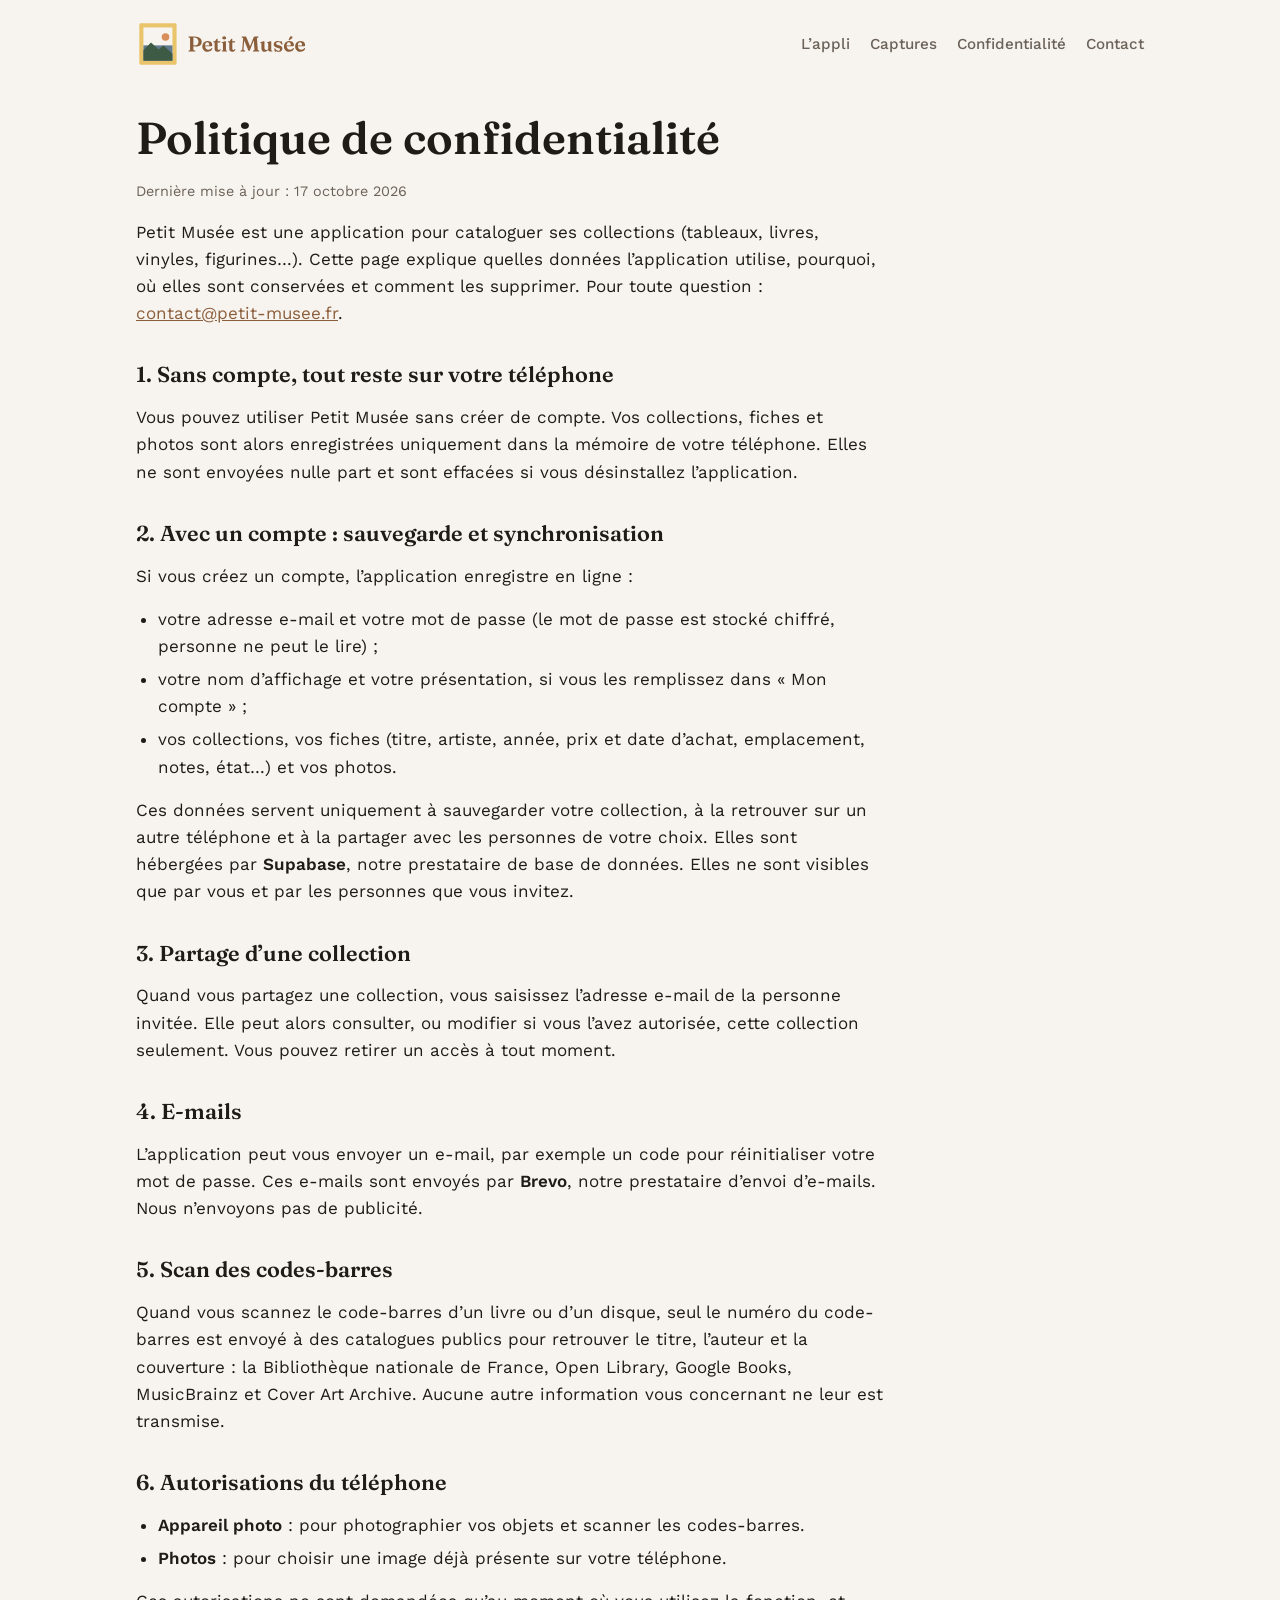
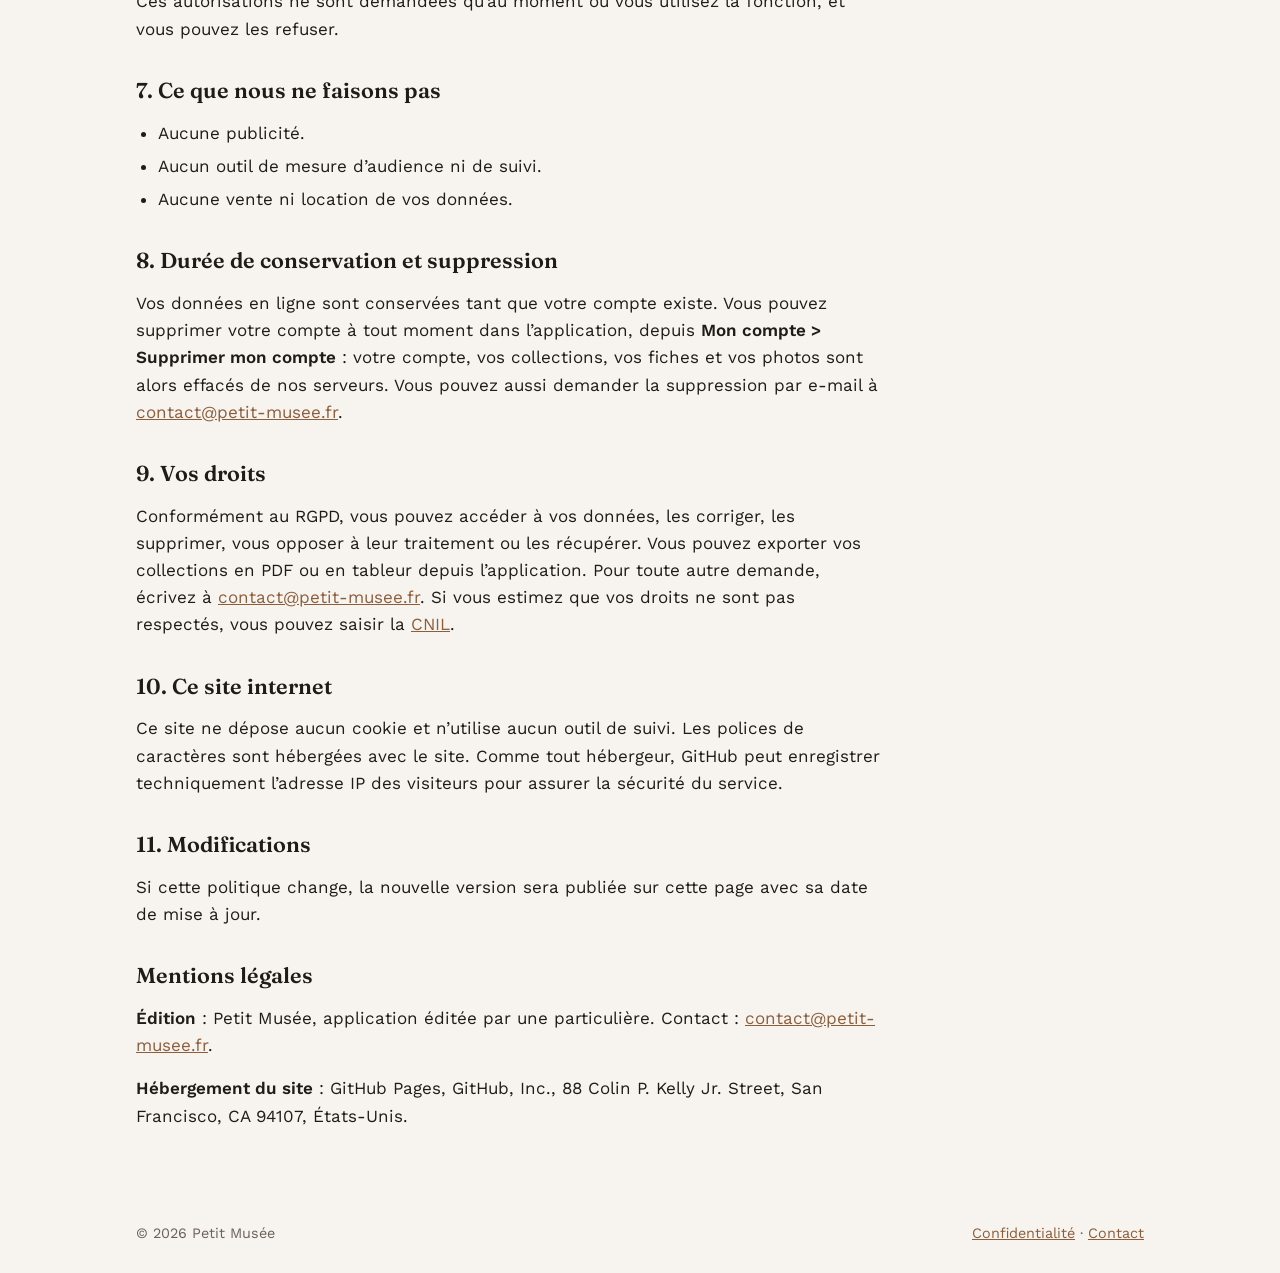
==== confidentialite.html @ dd71d361 "Site internet Petit Musée Co-Authored-By: Claude Opus 5.5 (1M context) <noreply@anthropic.com> Claud" ====
<!doctype html>
<html lang="fr">
<head>
<meta charset="utf-8">
<meta name="viewport" content="width=device-width, initial-scale=1, viewport-fit=cover">
<title>Confidentialité · Petit Musée</title>
<meta name="description" content="Politique de confidentialité et mentions légales de l’application Petit Musée.">
<link rel="icon" href="favicon.ico" sizes="48x48">
<link rel="icon" type="image/png" sizes="192x192" href="images/favicon-192.png">
<link rel="apple-touch-icon" href="images/apple-touch-icon-180.png">
<meta name="theme-color" content="#8B5E3C">
<meta property="og:type" content="website">
<meta property="og:locale" content="fr_FR">
<meta property="og:url" content="https://petit-musee.fr/confidentialite.html">
<meta property="og:title" content="Petit Musée">
<meta property="og:description" content="Votre collection mérite son petit musée. Tableaux, livres, vinyles, figurines… photographiez, rangez et retrouvez chaque pièce.">
<meta property="og:image" content="https://petit-musee.fr/images/partage-site-1200x630.png">
<meta name="twitter:card" content="summary_large_image">
<link rel="stylesheet" href="style.css">
</head>
<body>

<header>
  <div class="wrap">
    <a class="brand" href="./">
      <svg xmlns="http://www.w3.org/2000/svg" class="logo" role="img" aria-label="Petit Musée" viewBox="0 0 837 232">

<rect x="16.00" y="16.00" width="180.10" height="200.00" rx="6.53" fill="#E9C46A"/>
<rect x="35.90" y="35.90" width="140.29" height="160.52" fill="#F7F3EE"/>
<rect x="35.90" y="122.69" width="140.29" height="73.74" fill="#5E7A8C"/>
<polygon points="35.90,146.18 72.44,109.31 109.31,142.92 132.80,122.69 176.20,162.82 176.20,196.42 35.90,196.42" fill="#3D5A45"/>
<circle cx="142.59" cy="82.56" r="18.27" fill="#D98E5B"/>
<path d="M317.67 106.12Q317.67 112.88 314.21 117.82Q310.75 122.76 304.43 125.46Q298.12 128.16 289.54 128.16Q283.82 128.16 279.08 126.97Q274.35 125.77 270.82 123.59L271.54 118.96Q273.42 120.26 275.60 121.12Q277.78 121.98 280.23 122.42Q282.67 122.86 285.32 122.86Q290.11 122.86 293.85 120.88Q297.60 118.91 299.73 115.06Q301.86 111.21 301.86 105.70Q301.86 99.30 299.34 94.62Q296.82 89.94 292.24 87.34Q287.66 84.74 281.48 84.74H277.37V143.71Q277.37 144.86 277.99 145.66Q278.62 146.47 279.97 146.68L284.49 147.30Q285.79 147.56 286.36 148.18Q286.94 148.81 286.94 150.00Q286.94 151.1 286.18 151.75Q285.43 152.4 283.82 152.4H256.67Q255.06 152.4 254.28 151.75Q253.50 151.1 253.50 150.00Q253.50 148.03 255.68 147.35L258.70 146.68Q259.95 146.31 260.60 145.58Q261.25 144.86 261.25 143.71V88.28Q261.25 87.14 260.60 86.41Q259.95 85.68 258.70 85.32L255.68 84.64Q253.50 83.96 253.50 81.99Q253.50 80.84 254.28 80.22Q255.06 79.60 256.67 79.60H281.89Q293.23 79.60 301.24 83.00Q309.24 86.41 313.46 92.41Q317.67 98.42 317.67 106.12ZM368.68 121.66Q368.68 124.42 367.12 125.90Q365.56 127.38 362.54 127.38H330.10V123.43H351.36Q354.02 123.43 354.02 121.04Q354.02 114.18 351.52 110.61Q349.02 107.05 344.81 107.05Q341.59 107.05 339.09 109.03Q336.60 111.00 335.19 114.67Q333.79 118.34 333.79 123.54Q333.79 133.57 338.49 138.62Q343.20 143.66 351.05 143.66Q355.63 143.66 359.09 141.84Q362.54 140.02 364.47 136.64Q365.40 135.60 365.95 135.24Q366.50 134.87 367.07 134.87Q367.90 134.87 368.26 135.63Q368.63 136.38 368.63 137.42Q368.42 141.79 365.51 145.51Q362.60 149.22 357.66 151.46Q352.72 153.70 346.32 153.70Q338.78 153.70 332.96 150.60Q327.13 147.51 323.83 141.92Q320.53 136.33 320.53 128.84Q320.53 120.99 323.67 114.90Q326.82 108.82 332.70 105.39Q338.57 101.96 346.74 101.96Q353.70 101.96 358.62 104.48Q363.53 107.00 366.11 111.45Q368.68 115.89 368.68 121.66ZM377.62 108.25 375.23 107.52Q373.98 107.10 373.46 106.56Q372.94 106.01 372.94 105.28Q372.94 104.24 373.65 103.70Q374.35 103.15 375.54 103.15H378.72Q379.96 103.15 380.80 102.68Q381.63 102.22 382.51 101.02L388.18 93.06Q389.27 91.71 390.26 91.09Q391.25 90.46 392.24 90.46Q393.33 90.46 393.95 91.14Q394.58 91.82 394.58 93.12V137.58Q394.58 141.22 396.01 143.14Q397.44 145.06 399.98 145.06Q401.91 145.06 402.97 144.31Q404.04 143.56 404.66 142.57Q405.29 141.58 405.89 140.82Q406.48 140.07 407.42 140.02Q408.20 140.02 408.64 140.54Q409.08 141.06 409.08 142.26Q409.03 145.22 407.13 147.77Q405.24 150.32 401.86 151.90Q398.48 153.49 394.16 153.49Q387.50 153.49 383.73 150.13Q379.96 146.78 379.96 140.02V111.32Q379.96 109.96 379.42 109.31Q378.87 108.66 377.62 108.25ZM388.80 108.30V103.15H406.02Q407.21 103.15 407.91 103.65Q408.62 104.14 408.62 105.08Q408.62 106.43 407.26 107.36Q405.91 108.30 402.90 108.30ZM434.82 105.49V144.08Q434.82 145.69 435.27 146.44Q435.71 147.20 436.64 147.51L438.62 148.03Q439.61 148.34 440.08 148.89Q440.54 149.43 440.54 150.26Q440.54 151.25 439.87 151.82Q439.19 152.4 437.68 152.4H417.20Q415.74 152.4 415.06 151.82Q414.39 151.25 414.39 150.26Q414.39 149.48 414.86 148.94Q415.32 148.39 416.31 148.03L418.34 147.51Q419.28 147.14 419.72 146.42Q420.16 145.69 420.16 144.08V114.28Q420.16 112.93 419.77 112.36Q419.38 111.78 418.50 111.63L415.74 111.42Q414.80 111.21 414.39 110.74Q413.97 110.28 413.97 109.55Q413.97 108.66 414.47 108.14Q414.96 107.62 416.36 107.10L426.04 103.57Q428.06 102.84 429.29 102.53Q430.51 102.22 431.34 102.22Q433.11 102.22 433.97 103.13Q434.82 104.04 434.82 105.49ZM426.35 94.26Q422.19 94.26 419.67 92.10Q417.14 89.94 417.14 86.46Q417.14 82.98 419.67 80.87Q422.19 78.76 426.35 78.76Q430.56 78.76 433.08 80.87Q435.60 82.98 435.60 86.46Q435.60 89.94 433.08 92.10Q430.56 94.26 426.35 94.26ZM448.55 108.25 446.16 107.52Q444.91 107.10 444.39 106.56Q443.87 106.01 443.87 105.28Q443.87 104.24 444.57 103.70Q445.28 103.15 446.47 103.15H449.64Q450.89 103.15 451.72 102.68Q452.56 102.22 453.44 101.02L459.11 93.06Q460.20 91.71 461.19 91.09Q462.18 90.46 463.16 90.46Q464.26 90.46 464.88 91.14Q465.50 91.82 465.50 93.12V137.58Q465.50 141.22 466.93 143.14Q468.36 145.06 470.91 145.06Q472.84 145.06 473.90 144.31Q474.97 143.56 475.59 142.57Q476.22 141.58 476.81 140.82Q477.41 140.07 478.35 140.02Q479.13 140.02 479.57 140.54Q480.01 141.06 480.01 142.26Q479.96 145.22 478.06 147.77Q476.16 150.32 472.78 151.90Q469.40 153.49 465.09 153.49Q458.43 153.49 454.66 150.13Q450.89 146.78 450.89 140.02V111.32Q450.89 109.96 450.35 109.31Q449.80 108.66 448.55 108.25ZM459.73 108.30V103.15H476.94Q478.14 103.15 478.84 103.65Q479.54 104.14 479.54 105.08Q479.54 106.43 478.19 107.36Q476.84 108.30 473.82 108.30ZM553.80 132.64 548.50 134.35 568.05 84.33Q569.04 81.68 570.41 80.64Q571.79 79.60 574.18 79.60H589.21Q590.82 79.60 591.63 80.22Q592.44 80.84 592.44 81.99Q592.44 82.98 591.89 83.63Q591.34 84.28 590.20 84.64L587.55 85.37Q585.78 85.84 585.16 86.77Q584.53 87.71 584.64 89.79L588.59 142.98Q588.69 144.75 589.34 145.48Q589.99 146.21 591.55 146.68L594.15 147.35Q595.24 147.72 595.74 148.34Q596.23 148.96 596.23 149.90Q596.23 150.94 595.45 151.67Q594.67 152.4 593.06 152.4H568.00Q566.38 152.4 565.58 151.75Q564.77 151.1 564.77 150.00Q564.77 149.07 565.27 148.42Q565.76 147.77 567.01 147.35L569.66 146.68Q571.48 146.16 572.13 145.38Q572.78 144.6 572.68 142.98L568.36 88.33L573.20 88.02L550.99 145.27Q550.06 147.77 549.07 148.52Q548.08 149.28 546.73 149.28Q545.74 149.28 544.91 148.99Q544.08 148.70 543.37 147.82Q542.67 146.94 541.89 145.06L519.38 89.53L524.00 87.86L519.48 141.42Q519.32 143.66 520.44 144.80Q521.56 145.95 523.54 146.78L526.08 147.66Q526.92 148.03 527.38 148.52Q527.85 149.02 527.85 149.90Q527.85 151.04 527.07 151.72Q526.29 152.4 524.68 152.4H508.14Q506.53 152.4 505.75 151.75Q504.97 151.1 504.97 150.00Q504.97 148.91 505.65 148.31Q506.32 147.72 507.42 147.30L509.50 146.57Q511.26 146.00 512.33 144.80Q513.40 143.61 513.55 141.37L517.87 90.72Q518.08 88.28 517.37 87.06Q516.67 85.84 514.90 85.37L512.36 84.69Q511.16 84.33 510.59 83.70Q510.02 83.08 510.02 82.04Q510.02 79.60 513.29 79.60H528.11Q530.35 79.60 531.73 80.51Q533.10 81.42 534.14 84.12ZM639.50 144.91V142.36L639.03 142.15V114.28Q639.03 112.98 638.64 112.38Q638.25 111.78 637.36 111.63L634.61 111.42Q633.67 111.21 633.26 110.74Q632.84 110.28 632.84 109.55Q632.84 108.72 633.33 108.17Q633.83 107.62 635.23 107.16L644.90 103.62Q646.88 102.89 648.10 102.55Q649.32 102.22 650.36 102.22Q651.98 102.22 652.83 103.13Q653.69 104.04 653.69 105.54V144.08Q653.69 145.69 654.13 146.44Q654.58 147.20 655.51 147.51L657.49 148.03Q658.48 148.34 658.94 148.89Q659.41 149.43 659.41 150.26Q659.41 151.25 658.74 151.82Q658.06 152.4 656.55 152.4H646.10Q643.29 152.4 641.39 150.29Q639.50 148.18 639.50 144.91ZM606.27 137.94V114.28Q606.27 112.98 605.85 112.38Q605.44 111.78 604.55 111.63L601.80 111.42Q600.86 111.21 600.44 110.74Q600.03 110.28 600.03 109.55Q600.03 108.72 600.55 108.17Q601.07 107.62 602.42 107.16L612.14 103.62Q614.17 102.84 615.37 102.53Q616.56 102.22 617.45 102.22Q619.16 102.22 620.02 103.13Q620.88 104.04 620.88 105.54V135.81Q620.88 140.38 623.06 142.65Q625.25 144.91 628.99 144.91Q631.28 144.91 633.88 143.79Q636.48 142.67 639.24 140.33L641.32 138.51L643.71 140.96L641.68 142.78Q635.13 148.81 630.24 151.25Q625.35 153.70 621.04 153.70Q614.38 153.70 610.32 149.41Q606.27 145.12 606.27 137.94ZM688.27 148.96Q691.86 148.96 693.81 147.17Q695.76 145.38 695.76 142.67Q695.76 140.96 695.01 139.55Q694.25 138.15 692.09 137.00Q689.94 135.86 685.83 134.87Q677.82 133.26 673.43 130.76Q669.03 128.27 667.34 124.97Q665.65 121.66 665.65 117.71Q665.65 110.48 670.77 106.22Q675.90 101.96 685.57 101.96Q689.05 101.96 691.26 102.53Q693.47 103.10 694.88 103.70Q696.28 104.30 697.37 104.30Q698.52 104.30 699.11 103.70Q699.71 103.10 700.31 102.53Q700.91 101.96 702.00 101.96Q702.78 101.96 703.40 102.45Q704.03 102.94 704.44 104.35L707.88 114.80Q708.50 116.62 708.27 117.76Q708.03 118.91 706.84 119.38Q705.64 119.84 704.78 119.40Q703.92 118.96 703.09 117.76Q700.80 113.66 698.13 111.24Q695.45 108.82 692.51 107.75Q689.57 106.69 686.40 106.69Q681.98 106.69 679.74 108.48Q677.51 110.28 677.51 113.34Q677.51 115.16 678.44 116.62Q679.38 118.08 681.95 119.30Q684.53 120.52 689.31 121.66Q696.12 123.12 700.08 125.43Q704.03 127.75 705.77 131.00Q707.51 134.25 707.51 138.62Q707.51 143.09 705.20 146.49Q702.88 149.90 698.75 151.80Q694.62 153.70 689.21 153.70Q685.78 153.70 683.72 153.02Q681.67 152.34 680.34 151.69Q679.02 151.04 677.77 151.04Q676.62 151.04 675.87 151.69Q675.12 152.34 674.44 153.02Q673.76 153.70 672.78 153.70Q672.00 153.70 671.45 153.12Q670.90 152.55 670.64 151.20L668.62 141.27Q668.25 139.19 668.49 138.17Q668.72 137.16 669.81 136.74Q670.96 136.28 671.84 136.82Q672.72 137.37 673.61 138.82Q676.83 144.28 680.60 146.62Q684.37 148.96 688.27 148.96ZM763.10 121.66Q763.10 124.42 761.54 125.90Q759.98 127.38 756.96 127.38H724.52V123.43H745.78Q748.44 123.43 748.44 121.04Q748.44 114.18 745.94 110.61Q743.44 107.05 739.23 107.05Q736.01 107.05 733.51 109.03Q731.02 111.00 729.61 114.67Q728.21 118.34 728.21 123.54Q728.21 133.57 732.91 138.62Q737.62 143.66 745.47 143.66Q750.05 143.66 753.51 141.84Q756.96 140.02 758.89 136.64Q759.82 135.60 760.37 135.24Q760.92 134.87 761.49 134.87Q762.32 134.87 762.68 135.63Q763.05 136.38 763.05 137.42Q762.84 141.79 759.93 145.51Q757.02 149.22 752.08 151.46Q747.14 153.70 740.74 153.70Q733.20 153.70 727.38 150.60Q721.55 147.51 718.25 141.92Q714.95 136.33 714.95 128.84Q714.95 120.99 718.09 114.90Q721.24 108.82 727.12 105.39Q732.99 101.96 741.16 101.96Q748.12 101.96 753.04 104.48Q757.95 107.00 760.53 111.45Q763.10 115.89 763.10 121.66ZM742.72 84.95Q744.28 81.57 746.20 79.67Q748.12 77.78 751.09 78.14Q753.69 78.45 754.99 80.30Q756.29 82.14 756.03 84.22Q755.72 86.51 754.18 88.18Q752.65 89.84 749.89 91.40L740.69 97.85Q739.91 98.21 739.10 98.21Q738.30 98.21 737.72 97.74Q737.15 97.17 737.28 96.47Q737.41 95.77 737.83 95.09ZM817.28 121.66Q817.28 124.42 815.72 125.90Q814.16 127.38 811.15 127.38H778.70V123.43H799.97Q802.62 123.43 802.62 121.04Q802.62 114.18 800.12 110.61Q797.63 107.05 793.42 107.05Q790.19 107.05 787.70 109.03Q785.20 111.00 783.80 114.67Q782.39 118.34 782.39 123.54Q782.39 133.57 787.10 138.62Q791.80 143.66 799.66 143.66Q804.23 143.66 807.69 141.84Q811.15 140.02 813.07 136.64Q814.01 135.60 814.55 135.24Q815.10 134.87 815.67 134.87Q816.50 134.87 816.87 135.63Q817.23 136.38 817.23 137.42Q817.02 141.79 814.11 145.51Q811.20 149.22 806.26 151.46Q801.32 153.70 794.92 153.70Q787.38 153.70 781.56 150.60Q775.74 147.51 772.43 141.92Q769.13 136.33 769.13 128.84Q769.13 120.99 772.28 114.90Q775.42 108.82 781.30 105.39Q787.18 101.96 795.34 101.96Q802.31 101.96 807.22 104.48Q812.14 107.00 814.71 111.45Q817.28 115.89 817.28 121.66Z" fill="currentColor"/>
</svg>
    </a>
    <nav aria-label="Sections">
      <a href="./#appli">L’appli</a>
      <a href="./#captures">Captures</a>
      <a href="confidentialite.html">Confidentialité</a>
      <a href="./#contact">Contact</a>
    </nav>
  </div>
</header>

<main class="legal">
  <div class="wrap">
    <article>
      <h1>Politique de confidentialité</h1>
      <p class="small">Dernière mise à jour : 17 octobre 2026</p>

      <p>Petit Musée est une application pour cataloguer ses collections (tableaux, livres, vinyles, figurines…). Cette page explique quelles données l’application utilise, pourquoi, où elles sont conservées et comment les supprimer. Pour toute question : <a href="mailto:contact@petit-musee.fr">contact@petit-musee.fr</a>.</p>

      <h2>1. Sans compte, tout reste sur votre téléphone</h2>
      <p>Vous pouvez utiliser Petit Musée sans créer de compte. Vos collections, fiches et photos sont alors enregistrées uniquement dans la mémoire de votre téléphone. Elles ne sont envoyées nulle part et sont effacées si vous désinstallez l’application.</p>

      <h2>2. Avec un compte : sauvegarde et synchronisation</h2>
      <p>Si vous créez un compte, l’application enregistre en ligne :</p>
      <ul>
        <li>votre adresse e-mail et votre mot de passe (le mot de passe est stocké chiffré, personne ne peut le lire) ;</li>
        <li>votre nom d’affichage et votre présentation, si vous les remplissez dans « Mon compte » ;</li>
        <li>vos collections, vos fiches (titre, artiste, année, prix et date d’achat, emplacement, notes, état…) et vos photos.</li>
      </ul>
      <p>Ces données servent uniquement à sauvegarder votre collection, à la retrouver sur un autre téléphone et à la partager avec les personnes de votre choix. Elles sont hébergées par <strong>Supabase</strong>, notre prestataire de base de données. Elles ne sont visibles que par vous et par les personnes que vous invitez.</p>

      <h2>3. Partage d’une collection</h2>
      <p>Quand vous partagez une collection, vous saisissez l’adresse e-mail de la personne invitée. Elle peut alors consulter, ou modifier si vous l’avez autorisée, cette collection seulement. Vous pouvez retirer un accès à tout moment.</p>

      <h2>4. E-mails</h2>
      <p>L’application peut vous envoyer un e-mail, par exemple un code pour réinitialiser votre mot de passe. Ces e-mails sont envoyés par <strong>Brevo</strong>, notre prestataire d’envoi d’e-mails. Nous n’envoyons pas de publicité.</p>

      <h2>5. Scan des codes-barres</h2>
      <p>Quand vous scannez le code-barres d’un livre ou d’un disque, seul le numéro du code-barres est envoyé à des catalogues publics pour retrouver le titre, l’auteur et la couverture : la Bibliothèque nationale de France, Open Library, Google Books, MusicBrainz et Cover Art Archive. Aucune autre information vous concernant ne leur est transmise.</p>

      <h2>6. Autorisations du téléphone</h2>
      <ul>
        <li><strong>Appareil photo</strong> : pour photographier vos objets et scanner les codes-barres.</li>
        <li><strong>Photos</strong> : pour choisir une image déjà présente sur votre téléphone.</li>
      </ul>
      <p>Ces autorisations ne sont demandées qu’au moment où vous utilisez la fonction, et vous pouvez les refuser.</p>

      <h2>7. Ce que nous ne faisons pas</h2>
      <ul>
        <li>Aucune publicité.</li>
        <li>Aucun outil de mesure d’audience ni de suivi.</li>
        <li>Aucune vente ni location de vos données.</li>
      </ul>

      <h2>8. Durée de conservation et suppression</h2>
      <p>Vos données en ligne sont conservées tant que votre compte existe. Vous pouvez supprimer votre compte à tout moment dans l’application, depuis <strong>Mon compte &gt; Supprimer mon compte</strong> : votre compte, vos collections, vos fiches et vos photos sont alors effacés de nos serveurs. Vous pouvez aussi demander la suppression par e-mail à <a href="mailto:contact@petit-musee.fr">contact@petit-musee.fr</a>.</p>

      <h2>9. Vos droits</h2>
      <p>Conformément au RGPD, vous pouvez accéder à vos données, les corriger, les supprimer, vous opposer à leur traitement ou les récupérer. Vous pouvez exporter vos collections en PDF ou en tableur depuis l’application. Pour toute autre demande, écrivez à <a href="mailto:contact@petit-musee.fr">contact@petit-musee.fr</a>. Si vous estimez que vos droits ne sont pas respectés, vous pouvez saisir la <a href="https://www.cnil.fr/fr/plaintes">CNIL</a>.</p>

      <h2>10. Ce site internet</h2>
      <p>Ce site ne dépose aucun cookie et n’utilise aucun outil de suivi. Les polices de caractères sont hébergées avec le site. Comme tout hébergeur, GitHub peut enregistrer techniquement l’adresse IP des visiteurs pour assurer la sécurité du service.</p>

      <h2>11. Modifications</h2>
      <p>Si cette politique change, la nouvelle version sera publiée sur cette page avec sa date de mise à jour.</p>

      <h2 id="mentions-legales">Mentions légales</h2>
      <p><strong>Édition</strong> : Petit Musée, application éditée par une particulière. Contact : <a href="mailto:contact@petit-musee.fr">contact@petit-musee.fr</a>.</p>
      <p><strong>Hébergement du site</strong> : GitHub Pages, GitHub, Inc., 88 Colin P. Kelly Jr. Street, San Francisco, CA 94107, États-Unis.</p>
    </article>
  </div>
</main>

<footer>
  <div class="wrap">
    <span>© 2026 Petit Musée</span>
    <span><a href="confidentialite.html">Confidentialité</a> · <a href="./#contact">Contact</a></span>
  </div>
</footer>
</body>
</html>
---- style.css ----
@font-face{font-family:'Fraunces';src:url(fonts/fraunces-500.woff2) format('woff2');font-weight:500;font-style:normal;font-display:swap}
@font-face{font-family:'Fraunces';src:url(fonts/fraunces-600.woff2) format('woff2');font-weight:600;font-style:normal;font-display:swap}
@font-face{font-family:'Fraunces';src:url(fonts/fraunces-500-italic.woff2) format('woff2');font-weight:500;font-style:italic;font-display:swap}
@font-face{font-family:'Work Sans';src:url(fonts/worksans-400.woff2) format('woff2');font-weight:400;font-style:normal;font-display:swap}
@font-face{font-family:'Work Sans';src:url(fonts/worksans-500.woff2) format('woff2');font-weight:500;font-style:normal;font-display:swap}
@font-face{font-family:'Work Sans';src:url(fonts/worksans-600.woff2) format('woff2');font-weight:600;font-style:normal;font-display:swap}
/* Mise en page : une seule colonne qui défile, Pépite parle en bulles d'une section à l'autre */
:root{
  --bg:#F7F3EE; --paper:#FFFDF9; --ink:#1F1B16; --muted:#6B625A; --line:#E6DCCF;
  --brown:#8B5E3C; --gold:#E9C46A; --green:#3D5A45; --blue:#5E7A8C; --on-brown:#F7F3EE;
  --display:'Fraunces', Georgia, 'Times New Roman', serif;
  --body:'Work Sans', system-ui, -apple-system, 'Segoe UI', sans-serif;
}
@media (prefers-color-scheme: dark){ :root:not([data-theme="light"]){
  --bg:#1C1713; --paper:#26201A; --ink:#F3EBE0; --muted:#B5A897; --line:#3A3129;
  --brown:#C08A5E; --gold:#E9C46A; --green:#8FB096; --blue:#93AFC0; --on-brown:#1C1713; color-scheme:dark } }
:root[data-theme="dark"]{
  --bg:#1C1713; --paper:#26201A; --ink:#F3EBE0; --muted:#B5A897; --line:#3A3129;
  --brown:#C08A5E; --gold:#E9C46A; --green:#8FB096; --blue:#93AFC0; --on-brown:#1C1713; color-scheme:dark }
*,*::before,*::after{box-sizing:border-box}
html{scroll-behavior:smooth}
body{margin:0;background:var(--bg);color:var(--ink);font-family:var(--body);font-size:17px;line-height:1.6}
.wrap{max-width:1040px;margin:0 auto;padding-left:max(16px,env(safe-area-inset-left,0px));padding-right:max(16px,env(safe-area-inset-right,0px))}
h1,h2,h3{font-family:var(--display);font-weight:600;line-height:1.15;text-wrap:balance;margin:0}
h1{font-size:clamp(2.4rem,6vw,3.8rem)}
h2{font-size:clamp(1.7rem,4vw,2.4rem)}
h3{font-size:1.2rem}
p{margin:0}
a{color:var(--brown)}
a:focus-visible,button:focus-visible{outline:3px solid var(--gold);outline-offset:3px}
.note{display:inline-block;font-size:.78rem;letter-spacing:.06em;text-transform:uppercase;color:var(--muted);border:1px dashed var(--muted);border-radius:6px;padding:2px 8px}

/* En-tête */
header .wrap{display:flex;align-items:center;justify-content:space-between;gap:16px;padding-block:20px;flex-wrap:wrap}
.brand{display:flex;align-items:center;text-decoration:none;color:var(--brown)}
.logo{height:48px;width:auto;display:block}
nav{display:flex;gap:20px;flex-wrap:wrap}
nav a{color:var(--muted);text-decoration:none;font-weight:500;font-size:.95rem}
nav a:hover{color:var(--brown)}

/* Héros */
.hero .wrap{display:grid;grid-template-columns:1.1fr .9fr;gap:40px;align-items:center;padding-block:32px 56px}
.hero-text{display:flex;flex-direction:column;gap:20px;min-width:0}
.hero-text h1 em{font-style:italic;font-weight:500;color:var(--brown)}
.lead{font-size:1.15rem;color:var(--muted);max-width:34ch}
.store{display:inline-flex;align-items:center;gap:12px;background:var(--ink);color:var(--bg);text-decoration:none;border-radius:12px;padding:10px 20px 10px 16px;width:max-content}
.store small{display:block;font-size:.72rem;letter-spacing:.04em;opacity:.8}
.store strong{display:block;font-size:1.1rem;font-weight:600;line-height:1.2}
.small{font-size:.9rem;color:var(--muted)}
.stage{position:relative;display:flex;flex-direction:column;align-items:center;gap:8px;min-width:0}
.bubble{position:relative;background:var(--paper);border:2px solid var(--brown);border-radius:22px;padding:16px 20px;max-width:300px;font-size:1rem;box-shadow:0 6px 0 var(--line)}
.bubble b{font-family:var(--display);color:var(--brown);display:block;font-size:1.05rem}
.bubble::after{content:"";position:absolute;left:50%;bottom:-13px;width:20px;height:20px;background:var(--paper);border-right:2px solid var(--brown);border-bottom:2px solid var(--brown);transform:translateX(-50%) rotate(45deg)}
.pepite{width:220px;max-width:100%;height:auto}
.pm-bob{animation:bob 3.2s ease-in-out infinite;transform-origin:100px 200px}
.pm-blink{animation:blink 5s infinite;transform-origin:100px 102px}
@keyframes bob{50%{transform:translateY(-3px)}}
@keyframes blink{0%,94%,100%{transform:scaleY(1)}97%{transform:scaleY(.1)}}
@media (prefers-reduced-motion:reduce){.pm-bob,.pm-blink{animation:none}}

/* Sections */
section{padding-block:56px}
.band{background:var(--paper);border-block:1px solid var(--line)}
.sec-head{display:flex;flex-direction:column;gap:10px;margin-bottom:32px;max-width:60ch}
.sec-head p{color:var(--muted)}

/* Ce qu'on peut cataloguer */
.types{display:flex;flex-wrap:wrap;gap:10px}
.types span{border:1px solid var(--line);background:var(--bg);border-radius:999px;padding:6px 16px;font-weight:500}
.features{display:grid;grid-template-columns:repeat(3,minmax(0,1fr));gap:32px;margin-top:40px}
.feature{display:flex;flex-direction:column;gap:8px;min-width:0}
.feature svg{color:var(--brown)}
.feature p{color:var(--muted);font-size:.98rem}

/* Captures */
.shots{display:grid;grid-template-columns:repeat(3,minmax(0,1fr));gap:28px;justify-items:center}
.phone{width:100%;max-width:230px;aspect-ratio:9/19;background:var(--ink);border-radius:32px;padding:10px;box-shadow:0 14px 30px rgba(31,27,22,.18)}
.screen{height:100%;background:#F7F3EE;border-radius:24px;overflow:hidden;display:flex;flex-direction:column;gap:10px;padding:18px 12px;color:#1F1B16;font-size:.7rem}
.screen .t{font-family:var(--display);font-weight:600;font-size:1.05rem}
.grid2{display:grid;grid-template-columns:1fr 1fr;gap:8px}
.tile{aspect-ratio:4/5;border-radius:8px;border:4px solid #E9C46A}
.row{display:flex;justify-content:space-between;border-bottom:1px solid #E6DCCF;padding-bottom:5px}
.row span:first-child{color:#6B625A}
.big{border-radius:10px;aspect-ratio:4/3;border:6px solid #E9C46A;background:linear-gradient(160deg,#F3E3C8 0 45%,#5E7A8C 45% 70%,#3D5A45 70%)}
.bar{height:10px;border-radius:5px;background:#8B5E3C}
.shot-cap{text-align:center;font-weight:500;margin-top:12px}
.shot{display:flex;flex-direction:column;align-items:center;width:100%}

/* Confidentialité, contact */
.two{display:grid;grid-template-columns:1fr 1fr;gap:40px}
.card{background:var(--bg);border:1px solid var(--line);border-radius:16px;padding:24px;display:flex;flex-direction:column;gap:12px;min-width:0}
.card ul{margin:0;padding-left:20px;display:flex;flex-direction:column;gap:6px}
.mail{font-family:var(--display);font-size:1.25rem;color:var(--brown);user-select:all;overflow-wrap:anywhere}
footer .wrap{display:flex;justify-content:space-between;gap:16px;flex-wrap:wrap;padding-block:28px;color:var(--muted);font-size:.9rem}

@media (max-width:760px){
  .hero .wrap,.two{grid-template-columns:1fr}
  .stage{order:-1}
  .features{grid-template-columns:1fr;gap:24px}
  .shots{grid-template-columns:1fr}
  nav{display:none}
}
img{max-width:100%}


/* Page de confidentialité */
.legal{padding-block:24px 64px}
.legal article{max-width:68ch;display:flex;flex-direction:column;gap:16px}
.legal h1{font-size:clamp(2rem,5vw,2.8rem)}
.legal h2{font-size:1.35rem;margin-top:20px}
.legal ul{margin:0;padding-left:22px;display:flex;flex-direction:column;gap:6px}
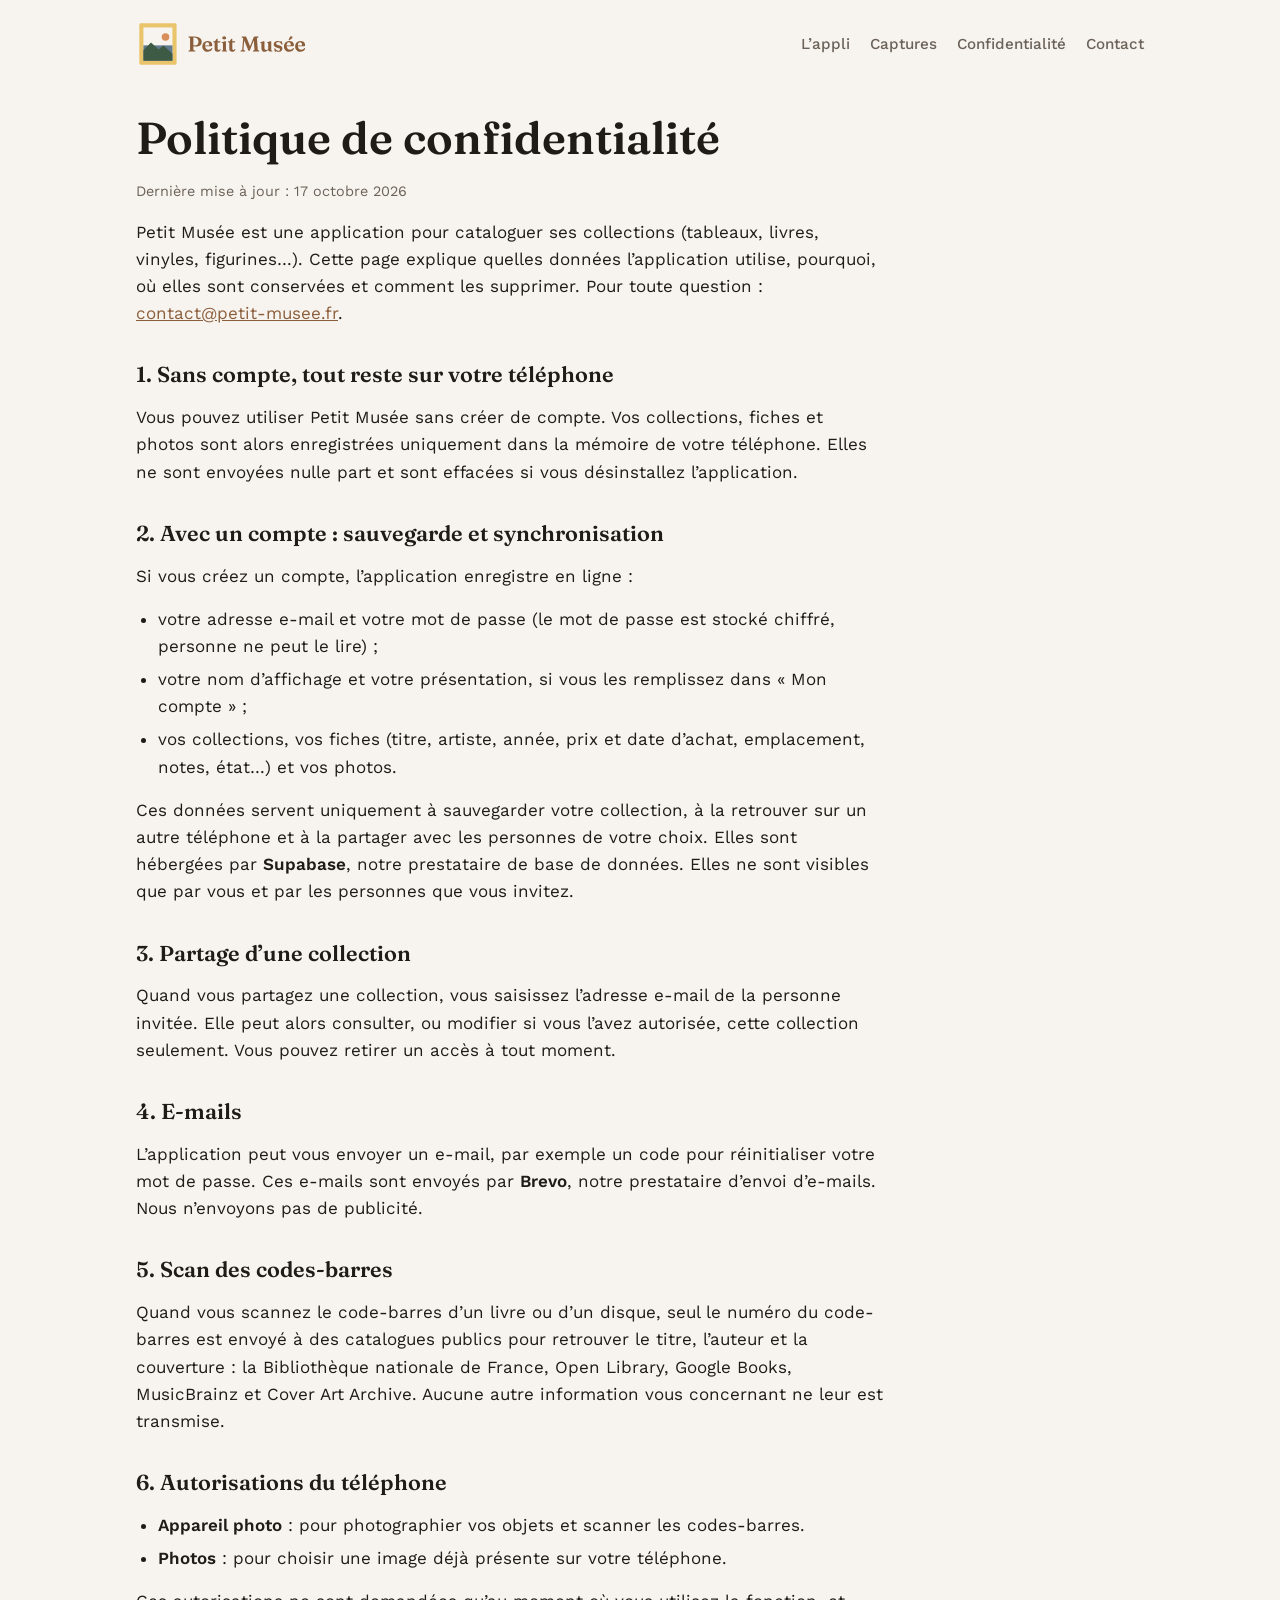
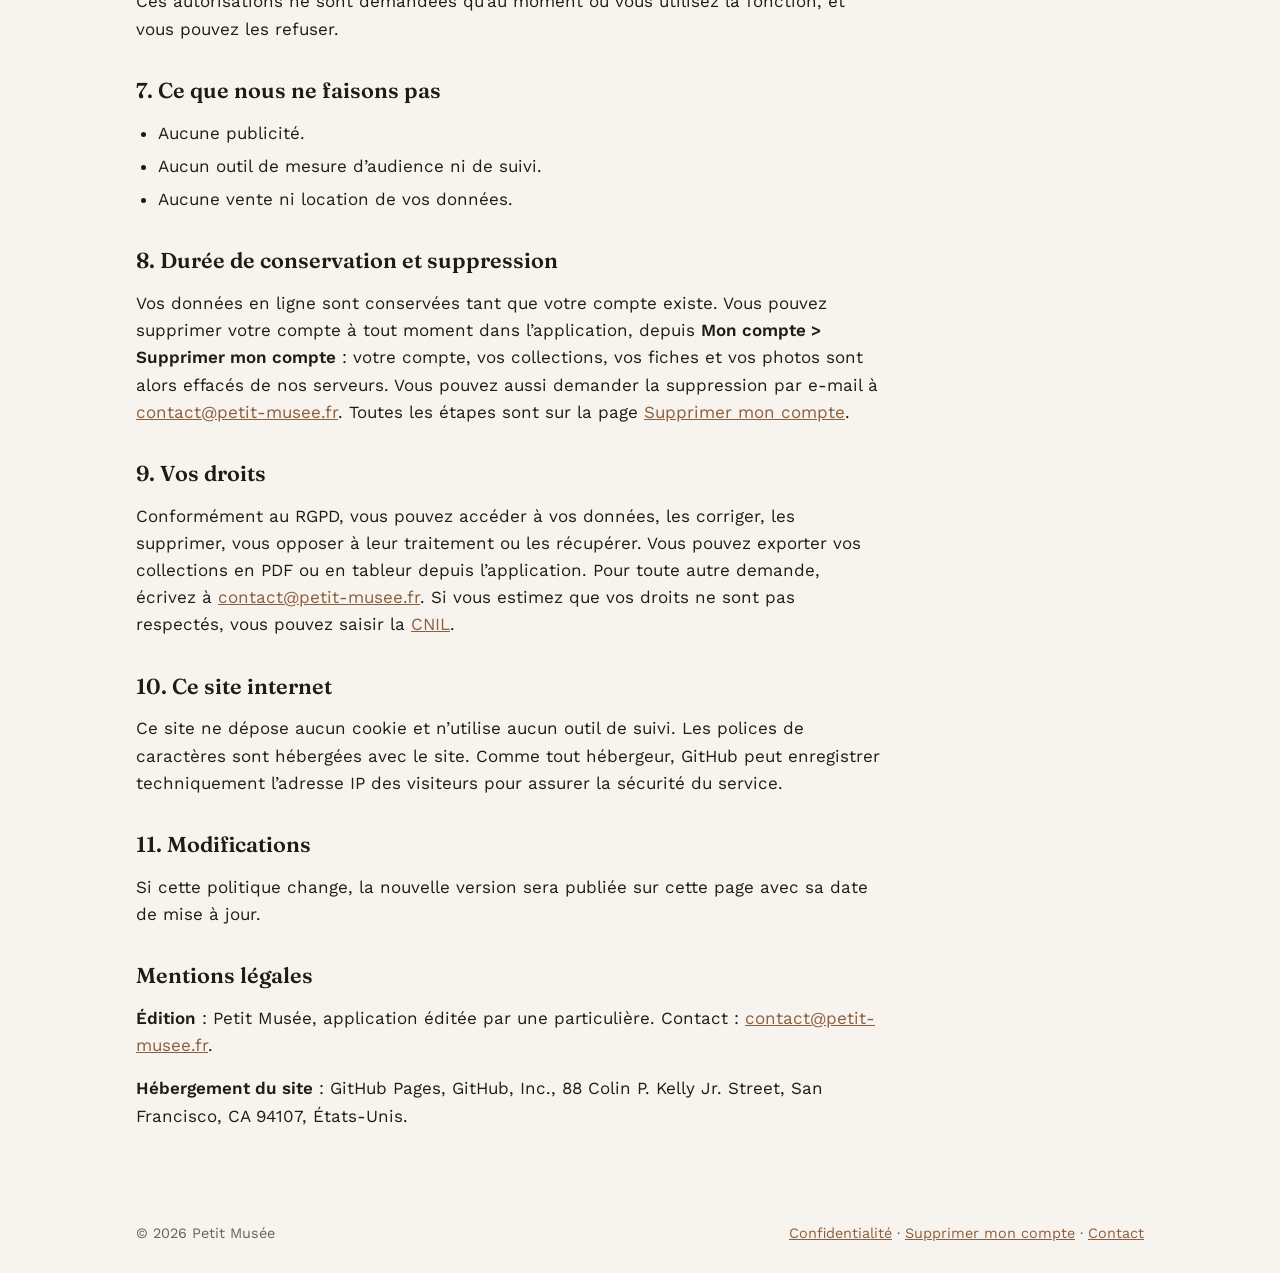
==== commit 964672b4: "Page « Supprimer mon compte » (exigée par Google Play) Co-Authored-By: Claude Opus 5.5 <noreply@anth" ====
--- a/confidentialite.html
+++ b/confidentialite.html
@@ -86,7 +86,7 @@
       </ul>
 
       <h2>8. Durée de conservation et suppression</h2>
-      <p>Vos données en ligne sont conservées tant que votre compte existe. Vous pouvez supprimer votre compte à tout moment dans l’application, depuis <strong>Mon compte &gt; Supprimer mon compte</strong> : votre compte, vos collections, vos fiches et vos photos sont alors effacés de nos serveurs. Vous pouvez aussi demander la suppression par e-mail à <a href="mailto:contact@petit-musee.fr">contact@petit-musee.fr</a>.</p>
+      <p>Vos données en ligne sont conservées tant que votre compte existe. Vous pouvez supprimer votre compte à tout moment dans l’application, depuis <strong>Mon compte &gt; Supprimer mon compte</strong> : votre compte, vos collections, vos fiches et vos photos sont alors effacés de nos serveurs. Vous pouvez aussi demander la suppression par e-mail à <a href="mailto:contact@petit-musee.fr">contact@petit-musee.fr</a>. Toutes les étapes sont sur la page <a href="suppression-compte.html">Supprimer mon compte</a>.</p>
 
       <h2>9. Vos droits</h2>
       <p>Conformément au RGPD, vous pouvez accéder à vos données, les corriger, les supprimer, vous opposer à leur traitement ou les récupérer. Vous pouvez exporter vos collections en PDF ou en tableur depuis l’application. Pour toute autre demande, écrivez à <a href="mailto:contact@petit-musee.fr">contact@petit-musee.fr</a>. Si vous estimez que vos droits ne sont pas respectés, vous pouvez saisir la <a href="https://www.cnil.fr/fr/plaintes">CNIL</a>.</p>
@@ -107,7 +107,7 @@
 <footer>
   <div class="wrap">
     <span>© 2026 Petit Musée</span>
-    <span><a href="confidentialite.html">Confidentialité</a> · <a href="./#contact">Contact</a></span>
+    <span><a href="confidentialite.html">Confidentialité</a> · <a href="suppression-compte.html">Supprimer mon compte</a> · <a href="./#contact">Contact</a></span>
   </div>
 </footer>
 </body>
